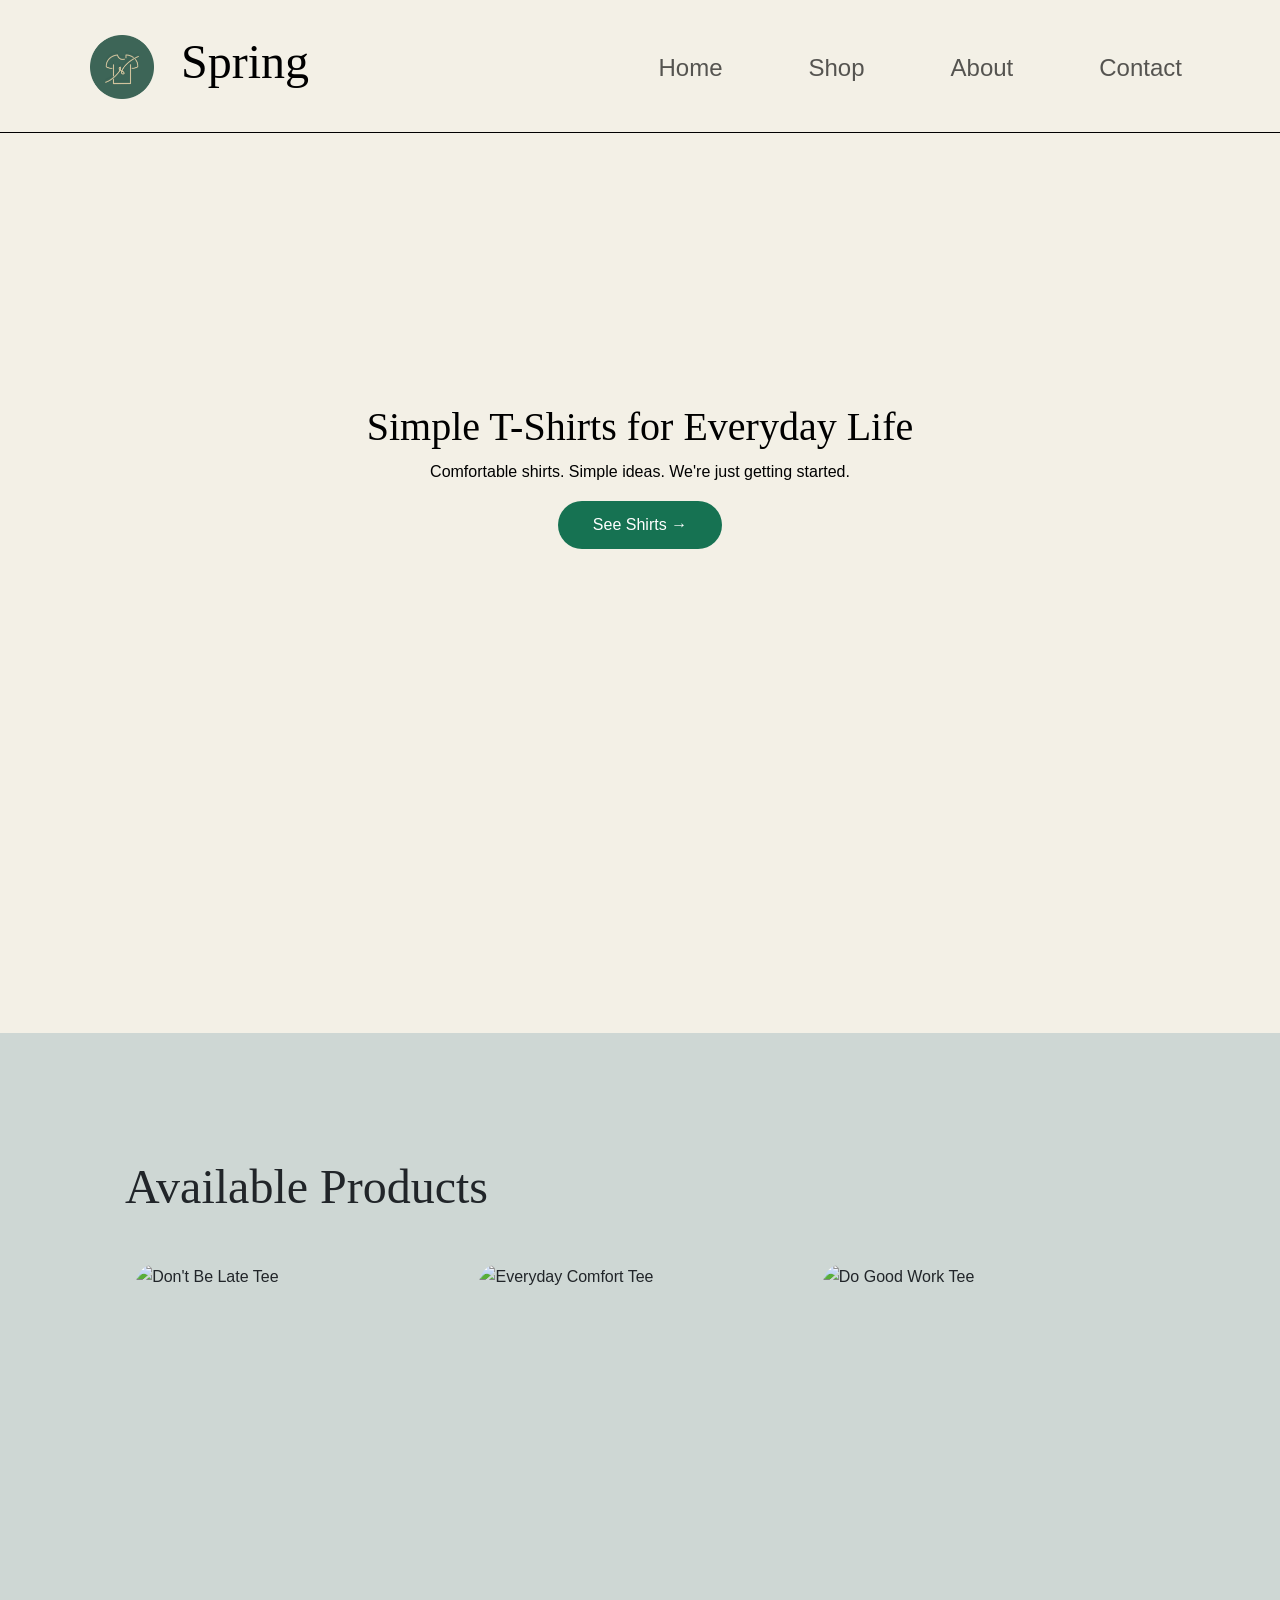
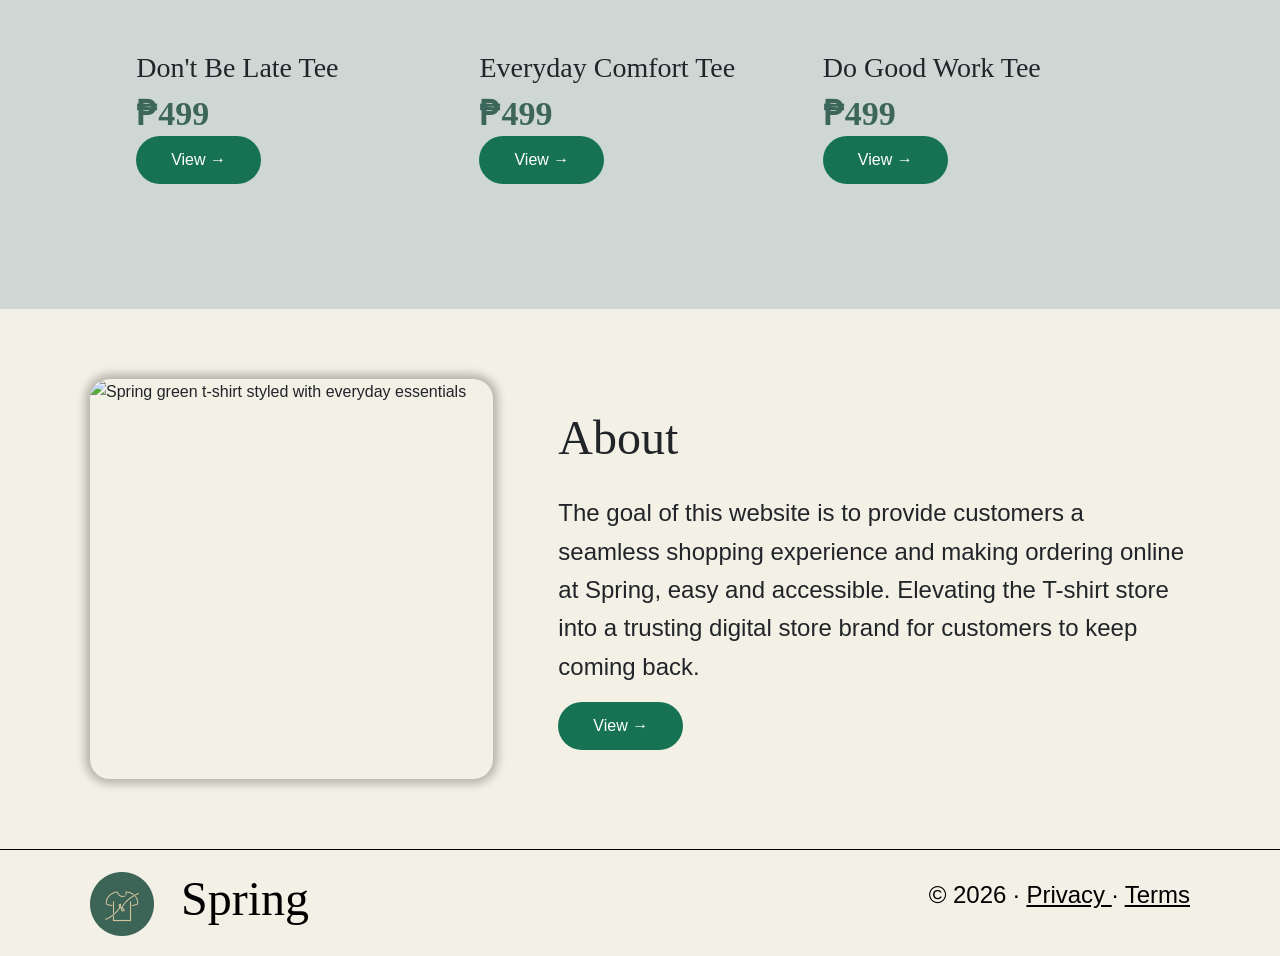
==== index.html @ 22dabe76 "Rename homepage.html to index.htmlhome" ====
<!DOCTYPE html>
<html lang="en">

<head>
    <meta charset="UTF-8">
    <meta name="viewport" content="width=device-width, initial-scale=1.0">

    <title>Spring | Simple T-Shirts for Everyday Life</title>

    <!-- Bootstrap CSS -->
    <link href="https://cdn.jsdelivr.net/npm/bootstrap@5.3.3/dist/css/bootstrap.min.css"
        rel="stylesheet">

    <!-- Custom CSS -->
    <link rel="stylesheet" href="css/style.css">
</head>

<body>

 <header class="site-header">

        <nav class="navbar navbar-expand-lg">

            <div class="container">

                <a class="navbar-brand" href="homepage.html">

                    <img src="Logo_Spring.png" style="max-width: 64px; height: auto; margin-right: 15px;"
                        alt="Spring logo">

                    Spring

                </a>

                <button class="navbar-toggler" type="button"
                    data-bs-toggle="collapse"
                    data-bs-target="#mainNavigation"
                    aria-controls="mainNavigation"
                    aria-expanded="false"
                    aria-label="Toggle navigation">

                    <span class="navbar-toggler-icon"></span>

                </button>

                <div class="collapse navbar-collapse"
                    id="mainNavigation">

                    <ul class="navbar-nav ms-auto">

                        <li class="nav-item">
                            <a class="nav-link" href="homepage.html">
                                Home
                            </a>
                        </li>

                        <li class="nav-item">
                            <a class="nav-link" href="shop page.html">
                                Shop
                            </a>
                        </li>

                        <li class="nav-item">
                            <a class="nav-link" href="about page.html">
                                About
                            </a>
                        </li>

                        <li class="nav-item">
                            <a class="nav-link" href="contact page.html">
                                Contact
                            </a>
                        </li>

                    </ul>

                </div>

            </div>

        </nav>

        <hr class="custom-line">


    </header>


    <main>

        <section class="hero-section" id="hero">

            <div class="container text-center">

                <h1>Simple T-Shirts for Everyday Life</h1>

                <p>
                    Comfortable shirts. Simple ideas.
                    We're just getting started.
                </p>

                <a href="shop page.html" class="btn hero-button">
                    See Shirts <span aria-hidden="true">→</span>
                </a>

            </div>

        </section>


        <section class="products-section" id="products">

            <div class="container-shop">

                <h2 style="font-size: 48px; padding-bottom: 40px;">Available Products</h2>

                <div class="row g-4">

                    <div class="col-md-4">

                        <article class="product-card">

                            <img
                                src="https://drive.google.com/thumbnail?id=1mYb3ATxNkkS9z3nt2x_STYRJrx2VyOgo&sz=w1920"
                                alt="Don't Be Late Tee">

                            <h3>Don't Be Late Tee</h3>

                            <p class="product-price">₱499</p>

                            <a href="shop_product 1.html" class="btn product-button">
                                View <span aria-hidden="true">→</span>
                            </a>

                        </article>

                    </div>


                    <div class="col-md-4">

                        <article class="product-card">

                            <img
                                src="https://drive.google.com/thumbnail?id=140_43wzGAZV9l2M2qiIW0r22pGdKLWWZ&sz=w1920"
                                alt="Everyday Comfort Tee">

                            <h3>Everyday Comfort Tee</h3>

                            <p class="product-price">₱499</p>

                            <a href="shop_product 2.html" class="btn product-button">
                                View <span aria-hidden="true">→</span>
                            </a>

                        </article>

                    </div>


                    <div class="col-md-4">

                        <article class="product-card">

                            <img
                                src="https://drive.google.com/thumbnail?id=1kmjJKL1-wY3snoHxDfKPHkXmcG3RFGn9&sz=w1920"
                                alt="Do Good Work Tee">

                            <h3>Do Good Work Tee</h3>

                            <p class="product-price">₱499</p>

                            <a href="shop_product 3.html" class="btn product-button">
                                View <span aria-hidden="true">→</span>
                            </a>

                        </article>

                    </div>

                </div>

            </div>

        </section>


        <section class="about-preview" id="about-preview">

            <div class="container">

                <div class="row align-items-center g-4">

                    <div class="col-md-5">

                        <img
                            src="https://drive.google.com/thumbnail?id=1SZB8mKJv8kwj8AFVxJf3QDeiSsuMqONL&sz=w1920"
                            alt="Spring green t-shirt styled with everyday essentials"
                            class="img-fluid about-image">

                    </div>

                    <div class="col-md-7">

                        <h2>About</h2>

                        <p>
                            The goal of this website is to provide
                            customers a seamless shopping experience
                            and making ordering online at Spring,
                            easy and accessible. Elevating the T-shirt
                            store into a trusting digital store brand
                            for customers to keep coming back.
                        </p>

                        <a href="about.html" class="btn product-button">
                            View <span aria-hidden="true">→</span>
                        </a>

                    </div>

                </div>

            </div>

        </section>

    </main>


     <footer class="site-footer">
            <hr class="custom-line">


        <div class="container">

            <div class="row align-items-center">

                <div class="col-md-6">

                    <a href="homepage.html" class="footer-brand">

                           <img src="Logo_Spring.png" style="max-width: 64px; height: auto; margin-right: 15px;"
                        alt="Spring logo">

                    Spring
                    </a>

                </div>


                <div class="col-md-6 text-md-end">

                    <p>
                        © 2026 ·

                        <a href="privacy policy page.html">
                            Privacy
                        </a>

                        ·

                        <a href="terms & conditions page.html"
                            aria-current="page">
                            Terms
                        </a>
                    </p>

                </div>

            </div>

        </div>

    </footer>


    <script src="https://cdn.jsdelivr.net/npm/bootstrap@5.3.3/dist/js/bootstrap.bundle.min.js"></script>

    <script src="js/script.js"></script>

</body>
</html>
---- css/style.css ----
:root {
  --font-heading: 'Vidaloka', Georgia, serif;
  --font-body: 'Clarity City', -apple-system, BlinkMacSystemFont, sans-serif;
}

/* Body & Paragraphs */
body, p {
  font-family: var(--font-body);
  font-weight: 400;
  line-height: 1.6;
}

/* Headings */
h1, h2, h3, h4, h5, h6 {
  font-family: var(--font-heading);
  font-weight: 400;
  line-height: 1.2;
}

/* All Pages Heading */
.navbar-brand {
    font-size: 48px;
    font-family: var(--font-heading);
    font-weight: 400;
    line-height: 1.2;
}

.nav-item {
    font-size: 24px;
    padding: 5px 0px 0px 70px;
}

/* Buttons */

a.btn.product-button {
    background-color: #167252 !important;
    color: white !important;
    border: none !important;
    padding: 12px 35px;
    border-radius: 50px !important;
    text-decoration: none;
    display: inline-block;
    font-size: 16px;
}

a.btn.product-button:hover {
    background-color: #105a40 !important;
    color: white !important;
}

a.btn.product-button:focus {
    box-shadow: none !important;
}

a.btn.hero-button {
    background-color: #167252 !important;
    color: white !important;
    border: none !important;
    padding: 12px 35px;
    border-radius: 50px !important;
    text-decoration: none;
    display: inline-block;
    font-size: 16px;    
}

a.btn.hero-button:hover {
    background-color: #105a40 !important;
    color: white !important;
}

a.btn.hero-button:focus {
    box-shadow: none !important;
}

.btn.contact-submit-button {
    background-color: #3B6255 !important;
    color: white !important;
    border: none !important;
    padding: 12px 35px;
    border-radius: 10px !important;
    text-decoration: none;
    display: inline-block;
    font-size: 16px;    
}

/* All Pages Footer */

.container {
    padding: 20px;
}

.footer-brand {
    font-size: 48px;
    font-family: var(--font-heading);
    font-weight: 400;
    line-height: 1.2;
    color: #000000 !important;
    text-decoration: none;
    padding-bottom: 20px;
}

.col-md-6.text-md-end p,
.col-md-6.text-md-end a {
    font-size: 24px !important;
    color: black;
}

/* Home Page */
.hero-section {
    background-image: url('https://drive.google.com/thumbnail?id=1lpwAI5lgbXMDm4bj4QJ8WQcbtOJKlCM3&sz=w1920');
    background-size: cover;
    background-position: center;
    background-repeat: no-repeat;
    min-height: 100vh;          
    width: 100%;                
    box-sizing: border-box;     
    color: rgb(0, 0, 0);
    padding: 250px 20px;
}


.product-card {
    width: 297px;
    min-width: 297px;
    border-radius: 20px;
    overflow: hidden;
    flex-shrink: 0;
}

.product-card img {
    width: 100%;
    height: 352px;
    object-fit: cover;
    display: block;
}

.container-shop {
    display: block;
    width: 100%;
}

.container-shop > .row {
    width: 100%;
}

.container-shop [class*="col-"] {
    display: flex;
    justify-content: center;
}
 
 .product-card h3 {
    padding-top: 35px;
    font-size: 28px;
}

.products-section {
    padding: 125px;
    background-color: #CED7D4;
}

.product-card h2 {
    padding-top: 35px;
    font-size: 28px;
}

.coming-soon {
    padding-top: 100px;
    font-size: 20px;
    text-align: right;
}

.shop-section {
    padding: 125px;
}

/* About */
.about-preview {
    padding: 50px
}

.about-preview img {
    width: 403px;
    height: 400px;
    object-fit: cover;
    display: block;
    border-radius: 20px;
    box-shadow: 0 0 8px 5px rgba(0, 0, 0, 0.25);

}

.about-preview p {
    font-size: 24px;
}

.about-preview h2 {
    font-size: 48px;
    padding-bottom: 20px;
}

.about-page-section {
    padding: 50px;
}

.about-page-section img {
    width: 100%;
    max-width: 688px;
    height: auto;
    aspect-ratio: 688 / 703;
    object-fit: cover;
    display: block;
    border-radius: 20px;
    box-shadow: 0 0 8px 5px rgba(0, 0, 0, 0.25);
}

.container-about {
    display: flex;
    flex-wrap: wrap;
    justify-content: center;
    gap: 20px;
    width: 100%;
}

.about-page-section p {
    font-size: 24px;
 
}

/* Contact */

.contact-main {
    padding: 50px;
}

.contact-hero {
    color: #3B6255;
    padding: clamp(20px, 7vw, 100px);
    display: flex;
    flex-direction: column;
    flex-wrap: nowrap;
    justify-content: flex-start;
    align-items: flex-start;
    gap: clamp(10px, 2vw, 20px);
    width: 100%;
    box-sizing: border-box;
    overflow-wrap: break-word;
}


.contact-hero h1 {
    font-size: 8vw !important;
    line-height: 1.2;
    white-space: nowrap;
    width: 100%;
    margin: 0;
}

.contact-hero h2 {
   font-size: 2.5vw !important;
    line-height: 1.2;
    white-space: nowrap;
    width: 100%;
    margin: 0;
}

.contact-hero p {
    font-size: 2vw !important;
    line-height: 1.5;
    width: 100%;
    margin: 0;
}
.contact-hero * {
    max-width: 100%;
    box-sizing: border-box;
}

.contact-detail {
    padding: 40px;
}
.contact-detail p {
    margin-bottom: 0px;
}
.contact-detail a {
    display: inline-block;
    margin-top: 0;
    line-height: 1;
    color: black;
    letter-spacing: 2px;
    text-decoration: none;
    font-weight: lighter;
}

.col-md-6 {
    font-size: 28px;
    font-weight: lighter;
}

.container-exploring {
    display: flex;
    justify-content: center;
    align-items: center;
    text-align: center;
    min-height: 70vh;
}


.cta-content {
    display: flex;
    flex-direction: column;
    align-items: center;
    justify-content: center;
    text-align: center;

    background-color: #9CB0A9;
    padding: 60px clamp(20px, 10vw, 200px);
    border-radius: 15px;

    width: 90%;
    max-width: 1200px;
    box-sizing: border-box;
    margin: 0 auto;
}

/* Solo Product Page */
/* PRODUCT GALLERY */
.product-gallery {
    display: grid;
    grid-template-columns: 90px minmax(0, 1fr);
    gap: 35px;
    align-items: stretch;
    width: 100%;
    padding: 15px 0;
}

/* THUMBNAILS */
.product-thumbnails {
    display: flex;
    flex-direction: column;
    justify-content: space-between;
    gap: 18px;
    width: 90px;
}

.thumbnail {
    width: 90px;
    height: 110px;
    flex-shrink: 0;
    padding: 0;
    border: 3px solid transparent;
    border-radius: 20px;
    overflow: hidden;
    background: #f2f0e9;
    cursor: pointer;
    box-shadow: 0 8px 20px rgba(0, 0, 0, 0.10);
    transition: all 0.3s ease;
}

.thumbnail img {
    width: 100%;
    height: 100%;
    display: block;
    object-fit: cover;
}

.thumbnail:hover {
    transform: scale(1.04);
}

.thumbnail.active {
    border-color: #426d5d;
    box-shadow: 0 8px 20px rgba(0, 0, 0, 0.18);
}

/* MAIN IMAGE */
.product-main {
    width: 100%;
    min-width: 0;
    overflow: hidden;
    border-radius: 30px;
    background: #f2f0e9;
    box-shadow: 0 12px 30px rgba(0, 0, 0, 0.16);
}

.product-main-image {
    display: block;
    width: 100%;
    height: 100%;
    aspect-ratio: 0.9 / 1;
    object-fit: cover;
    object-position: center;
    transition: opacity 0.3s ease;
}

/* Terms and Condition */

.terms-section {
    background-color: #CED7D4;
    padding: 80px 90px;
    margin: 40px auto;
}

body {
    background-color: #F3F0E6;
}

.terms-introduction {
    background-color: #F3F0E6;
    padding: 30px 30px;
    border-radius: 15px;
    box-shadow: 0 0 8px 5px rgba(0, 0, 0, 0.25);
    overflow: hidden; 
    margin: 40px auto;
    font-size: 18px;
}

.Title_TermsandCo {
    margin: 180px auto;
    font-size: 80px;
}

.Title_Terms {
    font-size: 40px;
    margin: 20px;
}

.custom-line {
    border: 0;
    border-top: 1px solid black;
    opacity: 1;
    margin: 0px 0px;
}

.keep-in-touch {
    padding: 180px;
}

.keep-in-touch-links a,
.keep-in-touch-links a:visited {
    font-size: 18px;
    color: #000000 !important;
    text-decoration: none;
}

.keep-in-touch-links a:hover {
    color: #555555 !important; 
    text-decoration: underline;
}

/* Store Menu */

.product-option {
    margin-bottom: 25px;
}

.product-option label {
    display: block;
    color: #3d665a;
    font-size: 14px;
    font-weight: 700;
    letter-spacing: .5px;
    margin-bottom: 12px;
}

.size-options {
    display: flex;
    flex-wrap: wrap;
    gap: 9px;
}

.size-btn {
    width: 54px;
    height: 45px;
    border: 1px solid #a0b7ac;
    border-radius: 10px;
    background: transparent;
    color: #3d665a;
    font-size: 14px;
    font-weight: 700;
    cursor: pointer;
    transition: all .25s ease;
}

.size-btn:hover,
.size-btn.active {
    background: #3d665a;
    color: #fff;
    border-color: #3d665a;
}

.quantity-control {
    display: flex;
    align-items: center;
    justify-content: space-around;
    width: 100%;
    max-width: 145px;
    height: 48px;
    border: 1px solid #76998b;
    border-radius: 13px;
    background: #fff;
}

.quantity-control button {
    border: none;
    background: transparent;
    color: #3d665a;
    font-size: 20px;
    font-weight: 700;
    cursor: pointer;
    padding: 5px 10px;
}

.quantity-control input {
    width: 30px;
    border: none;
    outline: none;
    background: transparent;
    color: #243d35;
    text-align: center;
    font-size: 16px;
    font-weight: 700;
    appearance: textfield;
    -moz-appearance: textfield;
}

.quantity-control input::-webkit-inner-spin-button,
.quantity-control input::-webkit-outer-spin-button {
    -webkit-appearance: none;
    margin: 0;
}

.product-price {
    color: #3d665a;
    font-family: Georgia, serif;
    font-size: 34px;
    font-weight: 700;
    margin: 0;
    line-height: 1.3;
}

.add-to-cart-btn {
    display: inline-flex;
    align-items: center;
    justify-content: center;
    gap: 15px;
    padding: 15px 25px;
    min-width: 190px;
    border: none;
    border-radius: 50px;
    background: #3d665a;
    color: #fff;
    font-size: 19px;
    cursor: pointer;
    transition: all .3s ease;
}

.add-to-cart-btn span {
    font-size: 28px;
    line-height: 1;
}

.add-to-cart-btn:hover {
    background: #294b40;
    transform: translateY(-2px);
}

.color-options {
    display: flex;
    align-items: center;
    gap: 14px;
}

.color-btn {
    width: 32px;
    height: 32px;
    min-width: 32px;
    padding: 0;
    border-radius: 50%;
    border: 2px solid #d5d5d5;
    background: var(--swatch-color);
    cursor: pointer;
    transition: all .25s ease;
    position: relative;
}

.color-btn:hover {
    transform: scale(1.12);
}

.color-btn.active {
    outline: 2px solid #3d665a;
    outline-offset: 4px;
    border-color: #3d665a;
}

.color-btn[data-color="white"] {
    border-color: #c9c9c9;
}

.product-purchase-details {
    max-width: 100%;
}

.product-option select {
    max-width: 250px;
    border-color: #a0b7ac;
    border-radius: 10px;
}

.product-information-section {
    background-color: #CED7D4;
    padding: 95px;

}


/* Bootstrap Accordion Edits Terms and Condition */

#termsAccordion {
    --bs-accordion-bg: transparent !important;
    --bs-accordion-active-bg: transparent !important;
    --bs-accordion-btn-bg: transparent !important;
    --bs-accordion-border-color: transparent !important;
    --bs-accordion-btn-focus-box-shadow: none !important;
    background: transparent !important;
}

#termsAccordion .accordion-item {
    background: transparent !important;
    border-color: transparent !important;
}

#termsAccordion .accordion-button,
#termsAccordion .accordion-button.collapsed,
#termsAccordion .accordion-button:not(.collapsed) {
    background: transparent !important;
    background-color: transparent !important;
    color: #212529;
    box-shadow: none !important;
    font-size: 40px;
}

#termsAccordion .accordion-button:not(.collapsed) {
    color: #3B6255;
}

#termsAccordion .accordion-button:focus {
    box-shadow: none !important;
    border-color: transparent !important;
}

#termsAccordion .accordion-body {
    background-color: #F3F0E6;
    padding: 30px 30px;
    border-radius: 15px;
    overflow: hidden; 
    margin: 40px auto;
    font-size: 18px;
}
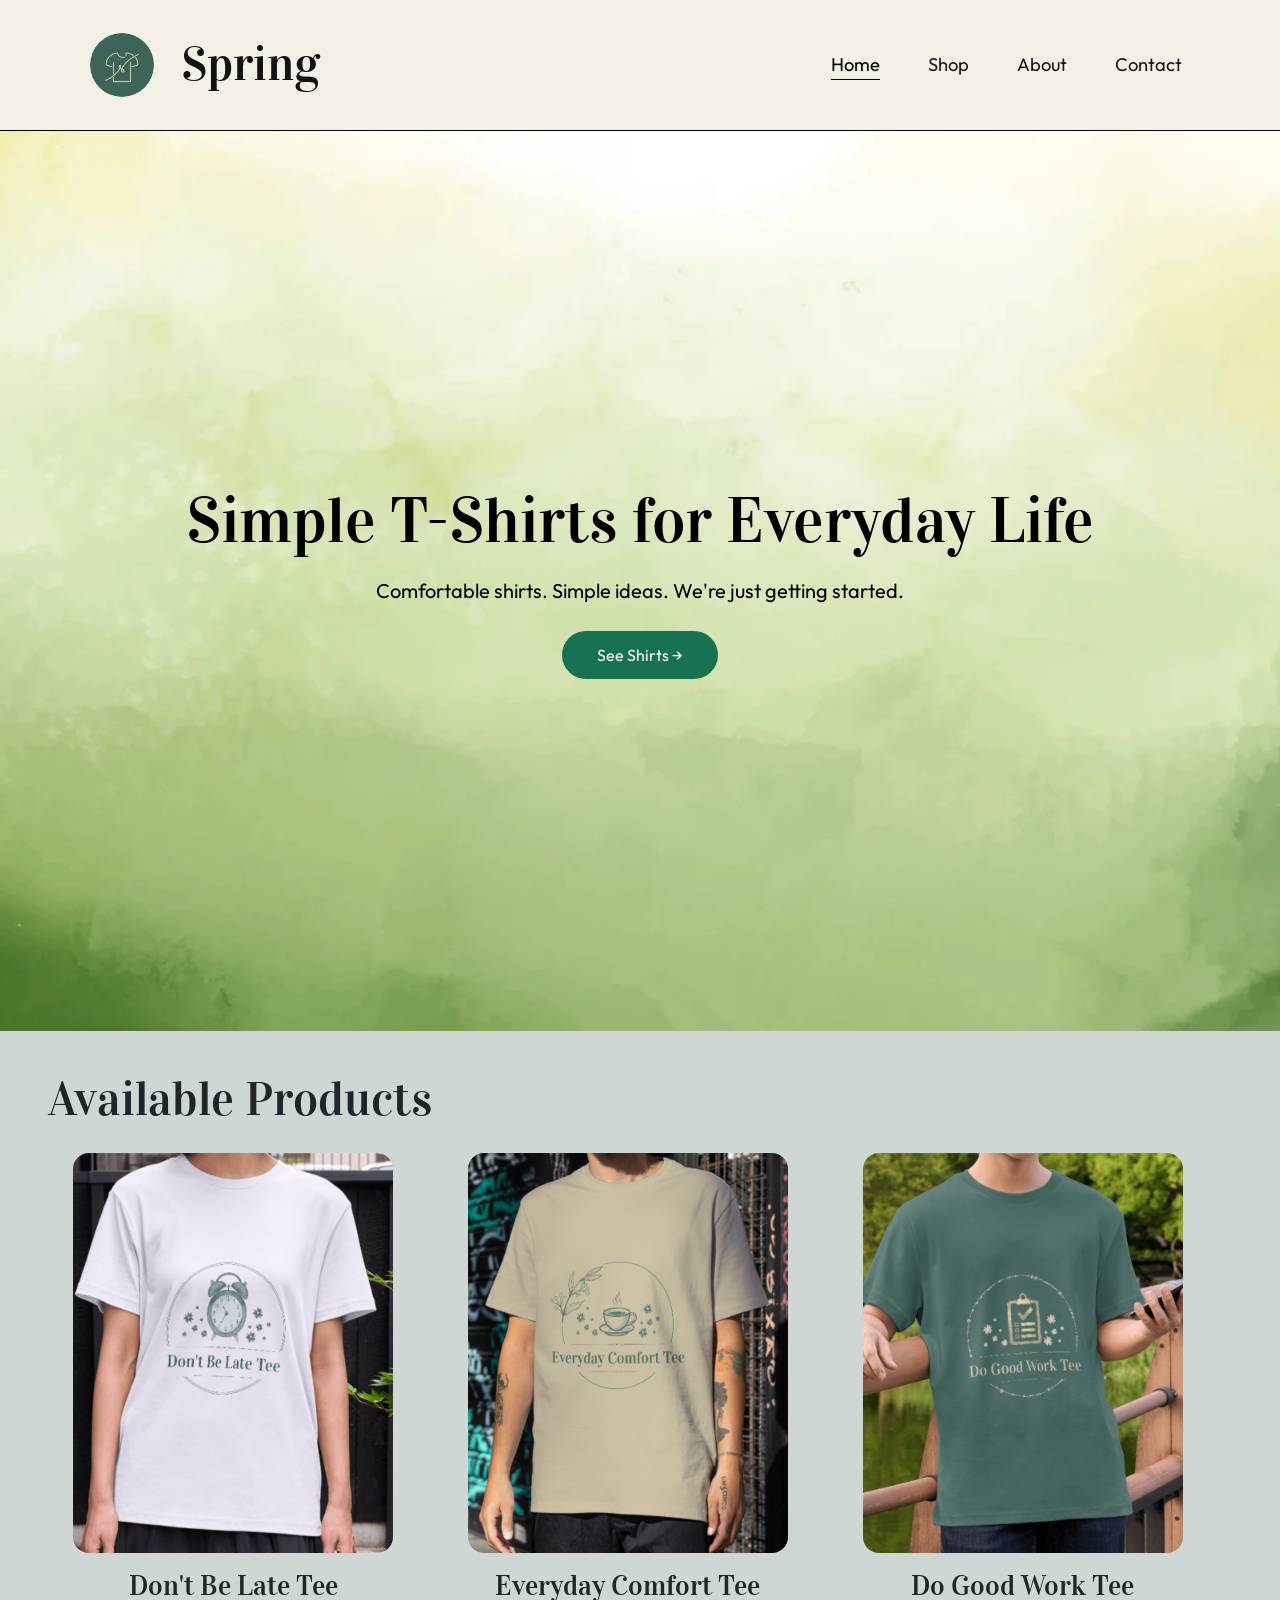
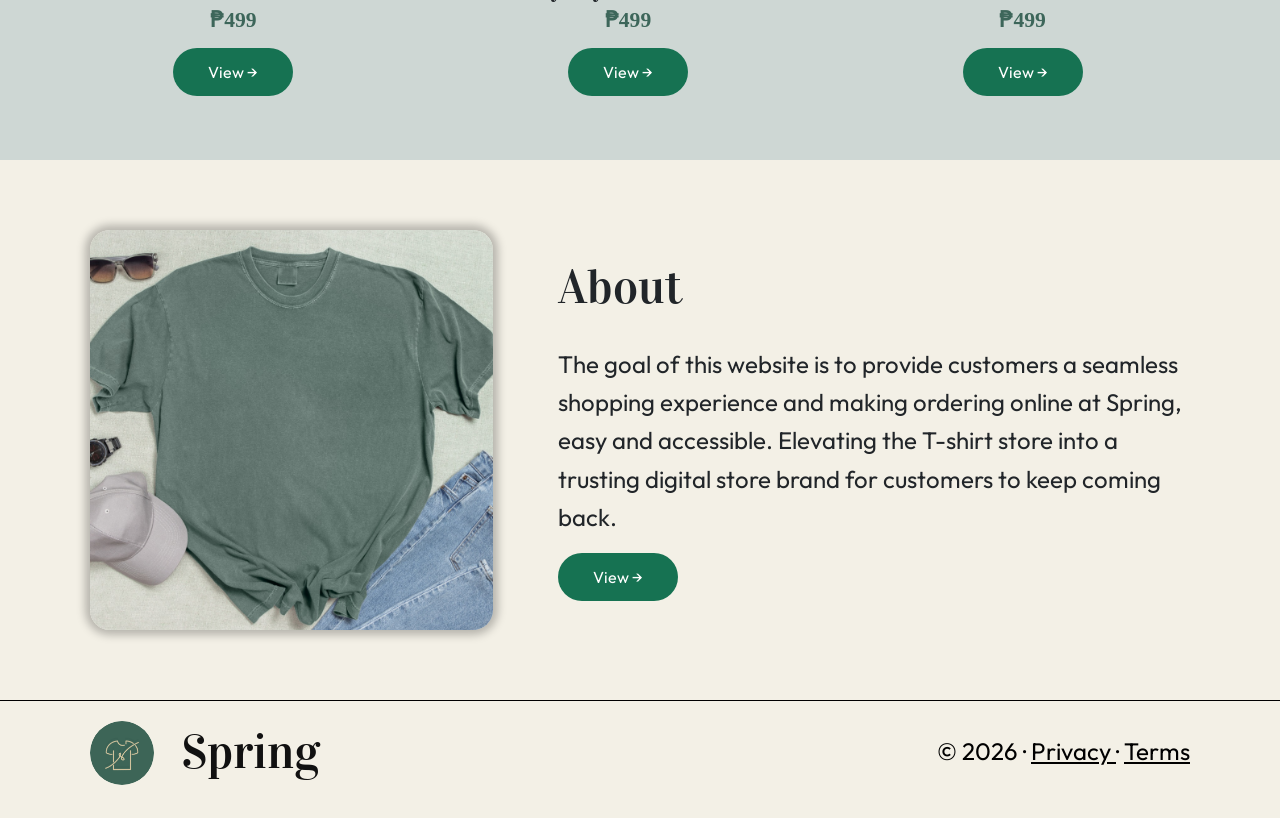
==== commit b43b734d: "Update site pages, cart flow, and brand assets. Co-authored-by: Cursor <cursoragent@cursor.com>" ====
--- a/index.html
+++ b/index.html
@@ -8,6 +8,9 @@
     <title>Spring | Simple T-Shirts for Everyday Life</title>
 
     <!-- Bootstrap CSS -->
+    <link rel="preconnect" href="https://fonts.googleapis.com">
+    <link rel="preconnect" href="https://fonts.gstatic.com" crossorigin>
+    <link href="https://fonts.googleapis.com/css2?family=Outfit:wght@400;600;700&family=Vidaloka&display=swap" rel="stylesheet">
     <link href="https://cdn.jsdelivr.net/npm/bootstrap@5.3.3/dist/css/bootstrap.min.css"
         rel="stylesheet">
 
@@ -23,7 +26,7 @@
 
             <div class="container">
 
-                <a class="navbar-brand" href="homepage.html">
+                <a class="navbar-brand" href="index.html">
 
                     <img src="Logo_Spring.png" style="max-width: 64px; height: auto; margin-right: 15px;"
                         alt="Spring logo">
@@ -49,7 +52,7 @@
                     <ul class="navbar-nav ms-auto">
 
                         <li class="nav-item">
-                            <a class="nav-link" href="homepage.html">
+                            <a class="nav-link active" href="index.html" aria-current="page">
                                 Home
                             </a>
                         </li>
@@ -112,7 +115,7 @@
 
             <div class="container-shop">
 
-                <h2 style="font-size: 48px; padding-bottom: 40px;">Available Products</h2>
+                <h2>Available Products</h2>
 
                 <div class="row g-4">
 
@@ -121,8 +124,8 @@
                         <article class="product-card">
 
                             <img
-                                src="https://drive.google.com/thumbnail?id=1mYb3ATxNkkS9z3nt2x_STYRJrx2VyOgo&sz=w1920"
-                                alt="Don't Be Late Tee">
+                                src="images/34.png"
+                                alt="Model wearing the Don't Be Late Tee">
 
                             <h3>Don't Be Late Tee</h3>
 
@@ -142,8 +145,8 @@
                         <article class="product-card">
 
                             <img
-                                src="https://drive.google.com/thumbnail?id=140_43wzGAZV9l2M2qiIW0r22pGdKLWWZ&sz=w1920"
-                                alt="Everyday Comfort Tee">
+                                src="images/35.png"
+                                alt="Model wearing the Everyday Comfort Tee">
 
                             <h3>Everyday Comfort Tee</h3>
 
@@ -163,8 +166,8 @@
                         <article class="product-card">
 
                             <img
-                                src="https://drive.google.com/thumbnail?id=1kmjJKL1-wY3snoHxDfKPHkXmcG3RFGn9&sz=w1920"
-                                alt="Do Good Work Tee">
+                                src="images/36.png"
+                                alt="Model wearing the Do Good Work Tee">
 
                             <h3>Do Good Work Tee</h3>
 
@@ -194,7 +197,7 @@
                     <div class="col-md-5">
 
                         <img
-                            src="https://drive.google.com/thumbnail?id=1SZB8mKJv8kwj8AFVxJf3QDeiSsuMqONL&sz=w1920"
+                            src="images/About Us Pic.png"
                             alt="Spring green t-shirt styled with everyday essentials"
                             class="img-fluid about-image">
 
@@ -213,7 +216,7 @@
                             for customers to keep coming back.
                         </p>
 
-                        <a href="about.html" class="btn product-button">
+                        <a href="about page.html" class="btn product-button">
                             View <span aria-hidden="true">→</span>
                         </a>
 
@@ -238,7 +241,7 @@
 
                 <div class="col-md-6">
 
-                    <a href="homepage.html" class="footer-brand">
+                    <a href="index.html" class="footer-brand">
 
                            <img src="Logo_Spring.png" style="max-width: 64px; height: auto; margin-right: 15px;"
                         alt="Spring logo">
@@ -260,8 +263,7 @@
 
                         ·
 
-                        <a href="terms & conditions page.html"
-                            aria-current="page">
+                        <a href="terms & conditions page.html">
                             Terms
                         </a>
                     </p>
--- a/css/style.css
+++ b/css/style.css
@@ -1,6 +1,10 @@
 :root {
-  --font-heading: 'Vidaloka', Georgia, serif;
-  --font-body: 'Clarity City', -apple-system, BlinkMacSystemFont, sans-serif;
+  --font-heading: "Vidaloka", Georgia, serif;
+  --font-body: "Outfit", -apple-system, BlinkMacSystemFont, sans-serif;
+  --cream: #f3f0e6;
+  --sage: #ced7d4;
+  --green: #3b6255;
+  --green-deep: #167252;
 }
 
 /* Body & Paragraphs */
@@ -17,17 +21,57 @@
   line-height: 1.2;
 }
 
-/* All Pages Heading */
-.navbar-brand {
-    font-size: 48px;
+.site-header,
+.navbar,
+.site-footer {
+    background-color: var(--cream);
+}
+
+.navbar-brand,
+.footer-brand {
+    display: inline-flex;
+    align-items: center;
+    gap: 12px;
+    font-size: clamp(2rem, 4vw, 3rem);
     font-family: var(--font-heading);
     font-weight: 400;
     line-height: 1.2;
+    color: #111 !important;
+    text-decoration: none;
+}
+
+.navbar-brand img,
+.footer-brand img {
+    width: 64px;
+    height: 64px;
+    border-radius: 50%;
+    object-fit: cover;
+}
+
+.navbar-nav {
+    gap: 0.5rem 2rem;
 }
 
 .nav-item {
-    font-size: 24px;
-    padding: 5px 0px 0px 70px;
+    font-size: 1.15rem;
+    padding: 0;
+}
+
+.nav-link {
+    color: #1a1a1a;
+    text-decoration: none;
+}
+
+.nav-link:hover,
+.nav-link:focus {
+    color: var(--green);
+}
+
+.nav-link.active {
+    color: #1a1a1a;
+    text-decoration: underline;
+    text-underline-offset: 8px;
+    text-decoration-thickness: 1px;
 }
 
 /* Buttons */
@@ -90,13 +134,7 @@
 }
 
 .footer-brand {
-    font-size: 48px;
-    font-family: var(--font-heading);
-    font-weight: 400;
-    line-height: 1.2;
-    color: #000000 !important;
-    text-decoration: none;
-    padding-bottom: 20px;
+    padding-bottom: 0;
 }
 
 .col-md-6.text-md-end p,
@@ -107,7 +145,7 @@
 
 /* Home Page */
 .hero-section {
-    background-image: url('https://drive.google.com/thumbnail?id=1lpwAI5lgbXMDm4bj4QJ8WQcbtOJKlCM3&sz=w1920');
+    background-image: url("../images/Landing_Page.png");
     background-size: cover;
     background-position: center;
     background-repeat: no-repeat;
@@ -115,23 +153,37 @@
     width: 100%;                
     box-sizing: border-box;     
     color: rgb(0, 0, 0);
-    padding: 250px 20px;
+    padding: 8rem 1.5rem;
+    display: flex;
+    align-items: center;
+}
+
+.hero-section h1 {
+    font-size: clamp(2.4rem, 5vw, 4.5rem);
+}
+
+.hero-section p {
+    max-width: 34rem;
+    margin: 1rem auto 1.5rem;
+    font-size: 1.25rem;
 }
 
 
 .product-card {
-    width: 297px;
-    min-width: 297px;
-    border-radius: 20px;
-    overflow: hidden;
-    flex-shrink: 0;
+    width: 100%;
+    max-width: 320px;
+    background: transparent;
+    padding: 0;
+    text-align: center;
 }
 
 .product-card img {
     width: 100%;
-    height: 352px;
+    aspect-ratio: 4 / 5;
     object-fit: cover;
+    object-position: center top;
     display: block;
+    border-radius: 16px;
 }
 
 .container-shop {
@@ -148,29 +200,59 @@
     justify-content: center;
 }
  
- .product-card h3 {
-    padding-top: 35px;
-    font-size: 28px;
-}
-
-.products-section {
-    padding: 125px;
-    background-color: #CED7D4;
-}
-
-.product-card h2 {
-    padding-top: 35px;
-    font-size: 28px;
+.product-card h2,
+.product-card h3 {
+    padding-top: 1rem;
+    margin-bottom: 0.25rem;
+    font-size: 1.75rem;
+}
+
+.product-card .product-price {
+    margin: 0 0 0.85rem;
+    font-size: 1.35rem;
+}
+
+.products-section,
+.shop-title,
+.shop-section {
+    background-color: var(--sage);
+}
+
+.products-section,
+.shop-section {
+    padding: 2.5rem 1.5rem 4rem;
+}
+
+.products-section h2 {
+    font-size: clamp(2rem, 4vw, 3rem);
+    margin-bottom: 1.5rem;
+}
+
+.shop-title {
+    padding: 0;
+}
+
+.container-shop {
+    padding-left: 1.5rem;
+    padding-right: 1.5rem;
+}
+
+.products-section .row,
+.shop-section .row {
+    --bs-gutter-y: 2.5rem;
+    --bs-gutter-x: 1.5rem;
 }
 
 .coming-soon {
-    padding-top: 100px;
-    font-size: 20px;
+    padding-top: 2.5rem;
+    font-size: 1.1rem;
     text-align: right;
 }
 
-.shop-section {
-    padding: 125px;
+.shop-title h1 {
+    margin: 0;
+    padding: 2rem 0;
+    font-size: clamp(2rem, 4vw, 3rem);
 }
 
 /* About */
@@ -606,15 +688,90 @@
 }
 
 .product-information-section {
-    background-color: #CED7D4;
-    padding: 95px;
-
+    background-color: var(--sage);
+    padding: 4rem 0;
+}
+
+.product-brand {
+    color: var(--green);
+    letter-spacing: 0.12em;
+    font-size: 0.85rem;
+    margin-bottom: 0.5rem;
+}
+
+.product-detail-section {
+    padding: 2rem 0 4rem;
+}
+
+.back-to-shop {
+    color: #111;
+    text-decoration: none;
+    font-size: 2rem;
+    line-height: 1;
+}
+
+.order-now {
+    text-decoration: none;
+    color: #fff;
+}
+
+.specifications-list {
+    margin: 1.5rem 0 0;
+}
+
+.specification-item {
+    display: grid;
+    grid-template-columns: minmax(9rem, 14rem) 1fr;
+    gap: 0.5rem 1.5rem;
+    padding: 0.4rem 0;
+}
+
+.specification-item dt {
+    font-weight: 600;
+}
+
+.specification-item dd {
+    margin: 0;
+}
+
+.size-guide-image {
+    display: block;
+    max-width: 720px;
+    margin: 1.5rem 0;
+    background: #fff;
+    border-radius: 16px;
+}
+
+.size-chart th,
+.size-chart td {
+    background: transparent;
+}
+
+@media (max-width: 767px) {
+    .product-gallery {
+        grid-template-columns: 1fr;
+    }
+
+    .product-thumbnails {
+        flex-direction: row;
+        width: 100%;
+        overflow-x: auto;
+    }
+
+    .hero-section {
+        min-height: 70vh;
+        padding: 6rem 1rem;
+    }
+
+    .nav-item {
+        font-size: 1.1rem;
+    }
 }
 
 
 /* Bootstrap Accordion Edits Terms and Condition */
 
-#termsAccordion {
+.terms-accordion {
     --bs-accordion-bg: transparent !important;
     --bs-accordion-active-bg: transparent !important;
     --bs-accordion-btn-bg: transparent !important;
@@ -623,14 +780,14 @@
     background: transparent !important;
 }
 
-#termsAccordion .accordion-item {
+.terms-accordion .accordion-item {
     background: transparent !important;
     border-color: transparent !important;
 }
 
-#termsAccordion .accordion-button,
-#termsAccordion .accordion-button.collapsed,
-#termsAccordion .accordion-button:not(.collapsed) {
+.terms-accordion .accordion-button,
+.terms-accordion .accordion-button.collapsed,
+.terms-accordion .accordion-button:not(.collapsed) {
     background: transparent !important;
     background-color: transparent !important;
     color: #212529;
@@ -638,16 +795,16 @@
     font-size: 40px;
 }
 
-#termsAccordion .accordion-button:not(.collapsed) {
+.terms-accordion .accordion-button:not(.collapsed) {
     color: #3B6255;
 }
 
-#termsAccordion .accordion-button:focus {
+.terms-accordion .accordion-button:focus {
     box-shadow: none !important;
     border-color: transparent !important;
 }
 
-#termsAccordion .accordion-body {
+.terms-accordion .accordion-body {
     background-color: #F3F0E6;
     padding: 30px 30px;
     border-radius: 15px;
